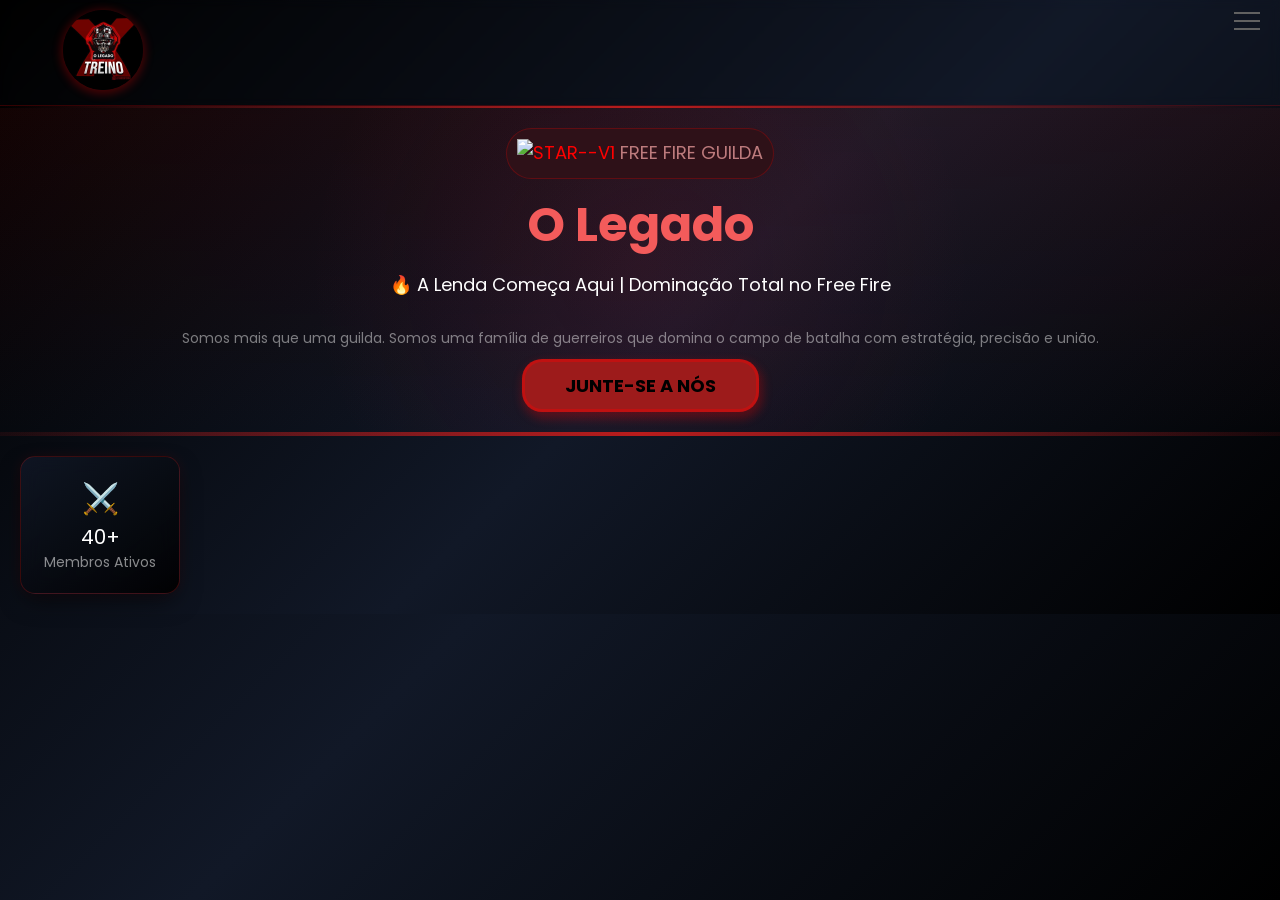
==== teste.html @ 393eb29b "ajuste" ====
<!DOCTYPE html>
<html lang="pt-br">
<head>
    <meta charset="UTF-8">
    <meta name="viewport" content="width=device-width, initial-scale=1.0">
    <title>O Legado</title>
    <link rel="stylesheet" href="assets/css/teste.scss">
    <link rel="stylesheet" href="assets/css/teste.css">

    <!--FONTE-->
    <link rel="preconnect" href="https://fonts.googleapis.com">
    <link rel="preconnect" href="https://fonts.gstatic.com" crossorigin>
    <link href="https://fonts.googleapis.com/css2?family=Poppins:wght@300;400;500;700&display=swap" rel="stylesheet">
    <!--FONTE-->
</head>
<body>
    <header class="header">
        <nav class="header_nav largura-definida">
            <div class="hamburger-menu">
                <input id="menu__toggle" type="checkbox" />
                <label class="menu__btn" for="menu__toggle">
                    <span></span>
                </label>
            
                <ul class="menu__box">
                    <li><a class="menu__item" href="#">Home</a></li>
                    <li><a class="menu__item" href="#">About</a></li>
                    <li><a class="menu__item" href="#">Team</a></li>
                    <li><a class="menu__item" href="#">Contact</a></li>
                    <li><a class="menu__item" href="#">Twitter</a></li>
                </ul>
            </div>
            <figure>
                <a href="teste.html"><img src="assets/img/Logo.jpg" alt="" class="img"></a>
            </figure>
        </nav>
    </header>

    <main>
        <section class="introdução">
            <div class="introdução_container">
                <p class="introdução_start"><img width="18" height="18" src="https://img.icons8.com/ios/50/ff0000/star--v1.png" alt="star--v1" /> Free Fire Guilda</p>
                <h1>O Legado</h1>
                <p>🔥 A Lenda Começa Aqui | Dominação Total no Free Fire</p>
                <p>Somos mais que uma guilda. Somos uma família de guerreiros que domina o campo de batalha com estratégia, precisão e
                união.</p>
                <div class="introdução_container_btns">
                    <a href="#">Junte-se a nós</a>

                </div>
            </div>
        </section>
        <section class="info">
            <div class="info_content">
                <p>⚔️</p>
                <p>40+</p>
                <p>Membros Ativos</p>
            </div>

        </section>

        <section>
            
        </section>
    </main>
   
</body>
</html>
---- assets/css/teste.css ----
@charset "UTF-8";
* {
  padding: 0;
  margin: 0;
  box-sizing: border-box;
}

html {
  font-size: 62.5%;
}

body {
  min-height: 100dvh;
  background: linear-gradient(135deg, #000000 0%, #111827 50%, #000000 100%);
  font-family: "Poppins", sans-serif;
}

.largura-definida {
  max-width: 120rem;
  margin: 0 auto;
}

.header {
  background: transparent;
  backdrop-filter: blur(0.5rem);
  border-bottom: 1px solid rgba(255, 0, 0, 0.205);
  position: sticky;
  top: 0;
}
.header .header_nav {
  display: flex;
  padding: 1rem;
}
.header .header_nav .hamburger-menu #menu__toggle {
  opacity: 0;
}
.header .header_nav .hamburger-menu #menu__toggle:checked + .menu__btn > span {
  transform: rotate(45deg);
}
.header .header_nav .hamburger-menu #menu__toggle:checked + .menu__btn > span::before {
  top: 0;
  transform: rotate(0deg);
}
.header .header_nav .hamburger-menu #menu__toggle:checked + .menu__btn > span::after {
  top: 0;
  transform: rotate(90deg);
}
.header .header_nav .hamburger-menu #menu__toggle:checked ~ .menu__box {
  right: 0 !important;
}
.header .header_nav .hamburger-menu .menu__btn {
  position: fixed;
  top: 2rem;
  right: 2rem;
  width: 2.6rem;
  height: 2.6rem;
  cursor: pointer;
  z-index: 1;
}
.header .header_nav .hamburger-menu .menu__btn > span,
.header .header_nav .hamburger-menu .menu__btn > span::before,
.header .header_nav .hamburger-menu .menu__btn > span::after {
  display: block;
  position: absolute;
  width: 100%;
  height: 2px;
  background-color: #616161;
  transition-duration: 0.25s;
}
.header .header_nav .hamburger-menu .menu__btn > span::before {
  content: "";
  top: -8px;
}
.header .header_nav .hamburger-menu .menu__btn > span::after {
  content: "";
  top: 8px;
}
.header .header_nav .hamburger-menu .menu__box {
  display: block;
  position: fixed;
  top: 0;
  right: -100%;
  width: 300px;
  height: 100%;
  margin: 0;
  padding: 80px 0;
  list-style: none;
  background-color: #ECEFF1;
  box-shadow: 2px 2px 6px rgba(0, 0, 0, 0.4);
  transition-duration: 0.25s;
}
.header .header_nav .hamburger-menu .menu__item {
  display: block;
  padding: 12px 24px;
  color: #333;
  font-family: "Roboto", sans-serif;
  font-size: 20px;
  font-weight: 600;
  text-decoration: none;
  transition-duration: 0.25s;
}
.header .header_nav .hamburger-menu .menu__item:hover {
  background-color: #CFD8DC;
}
.header .header_nav figure {
  width: 8rem;
}
.header .header_nav figure a {
  display: inline-block;
  width: 100%;
}
.header .header_nav figure .img {
  width: 100%;
  border-radius: 50%;
  box-shadow: 0px 2px 10px 2px rgba(255, 0, 0, 0.281);
}

main {
  /* Background Geral da página (conforme o min-h-screen do React) */
  background: linear-gradient(135deg, #000000 0%, #111827 50%, #000000 100%);
}
main .introdução {
  padding: 2rem;
  background: radial-gradient(circle at 50% 50%, rgba(220, 20, 60, 0.1) 0%, transparent 50%), linear-gradient(to bottom, rgba(185, 28, 28, 0.1) 0%, transparent 100%);
  border-top: 2px solid rgba(255, 0, 0, 0.411);
  border-bottom: 4px solid;
  -o-border-image: linear-gradient(to right, transparent, #b91c1c, transparent) 1;
     border-image: linear-gradient(to right, transparent, #b91c1c, transparent) 1;
}
main .introdução .introdução_container {
  display: flex;
  flex-direction: column;
  align-items: center;
}
main .introdução .introdução_start {
  display: flex;
  align-items: center;
  text-transform: uppercase;
  display: inline-block;
  color: #BD7B7D;
  background-color: #2E1118;
  padding: 1rem 1rem 1.2rem 1rem;
  border-radius: 3rem;
  border: 1px solid rgba(255, 0, 0, 0.2392156863);
  font-size: 1.8em;
}
main .introdução .introdução_start img {
  color: #ff0000;
}
main .introdução .introdução_container h1 {
  font-size: 4.8em;
  margin-top: 1rem;
  color: #F35B5B;
}
main .introdução .introdução_container p:nth-child(3) {
  font-size: 1.8em;
  color: white;
  text-align: center;
  margin-top: 1rem;
}
main .introdução .introdução_container p:nth-child(4) {
  font-size: 1.4em;
  color: rgba(255, 255, 255, 0.459);
  text-align: center;
  margin-top: 3rem;
}
main .introdução .introdução_container_btns a {
  font-size: 1.8em;
  background-color: #9D1B1B;
  display: inline-block;
  border: 3px solid rgba(255, 0, 0, 0.356);
  padding: 1rem 4rem;
  text-decoration: none;
  color: black;
  border-radius: 2rem;
  text-transform: uppercase;
  font-weight: bolder;
  margin-top: 1rem;
  box-shadow: 2px 5px 10px 2px rgba(255, 0, 0, 0.26);
  transition: all ease-in-out 0.3s;
}
main .introdução .introdução_container_btns a:hover {
  transform: scale(1.1);
}
main .info {
  padding: 2rem;
}
main .info .info_content {
  display: flex;
  flex-direction: column;
  align-items: center;
  width: 16rem;
  padding: 2rem 1.5rem;
  background: linear-gradient(145deg, rgba(17, 24, 39, 0.8) 0%, rgba(0, 0, 0, 0.9) 100%);
  border: 1px solid rgba(185, 28, 28, 0.3);
  border-radius: 1.5rem;
  backdrop-filter: blur(10px);
  box-shadow: 0 10px 25px -5px rgba(0, 0, 0, 0.6), 0 0 15px rgba(185, 28, 28, 0.1);
  transition: transform 0.3s ease, border-color 0.3s ease;
}
main .info .info_content:hover {
  transform: translateY(-5px);
  border-color: rgba(220, 38, 38, 0.6);
}
main .info .info_content p:nth-child(1) {
  font-size: 3em;
}
main .info .info_content p:nth-child(2) {
  font-size: 2em;
  color: white;
}
main .info .info_content p:nth-child(3) {
  font-size: 1.4em;
  color: rgba(255, 255, 255, 0.534);
}/*# sourceMappingURL=teste.css.map */
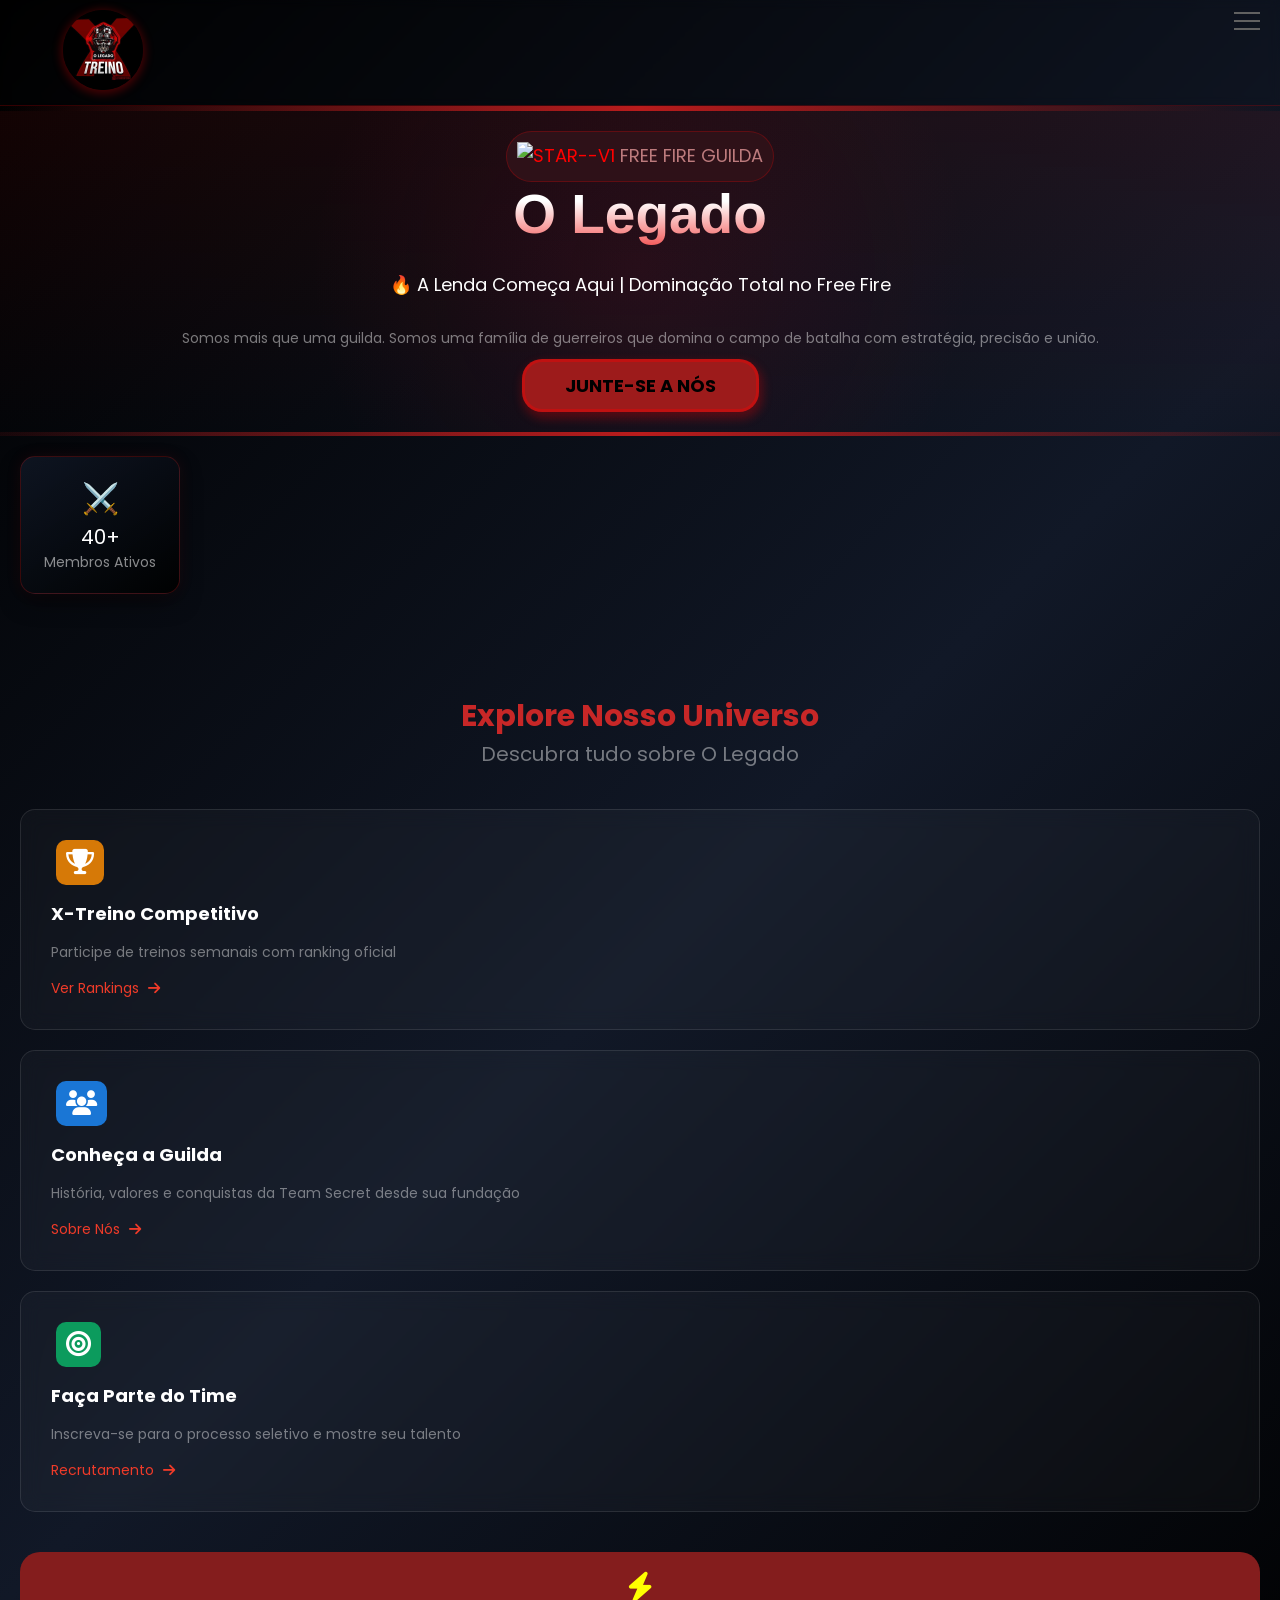
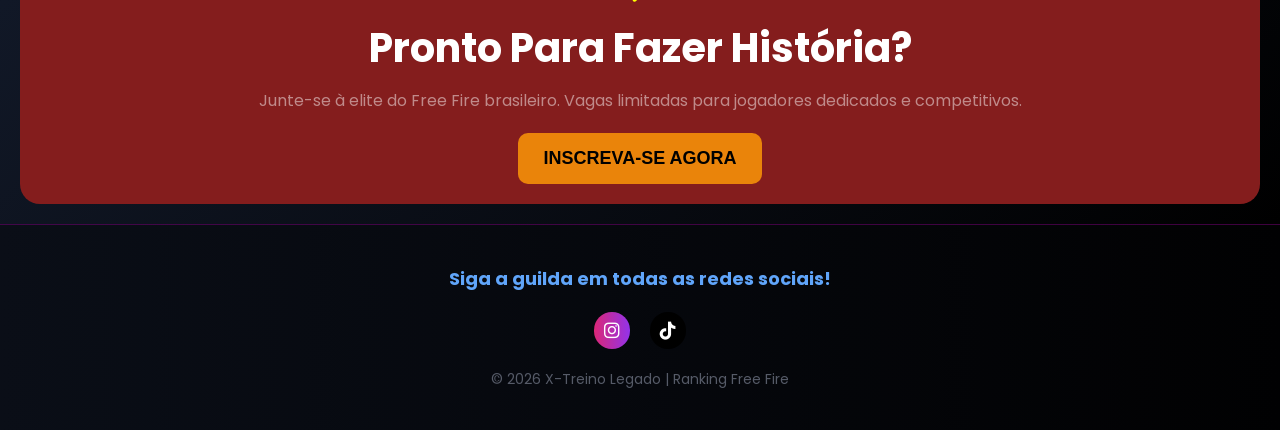
==== commit 44782da5: "construindo a home" ====
--- a/teste.html
+++ b/teste.html
@@ -12,6 +12,10 @@
     <link rel="preconnect" href="https://fonts.gstatic.com" crossorigin>
     <link href="https://fonts.googleapis.com/css2?family=Poppins:wght@300;400;500;700&display=swap" rel="stylesheet">
     <!--FONTE-->
+
+    <!--icon-->
+    <link rel="stylesheet" href="https://cdnjs.cloudflare.com/ajax/libs/font-awesome/6.5.1/css/all.min.css">
+    <!--icon-->
 </head>
 <body>
     <header class="header">
@@ -23,9 +27,9 @@
                 </label>
             
                 <ul class="menu__box">
-                    <li><a class="menu__item" href="#">Home</a></li>
-                    <li><a class="menu__item" href="#">About</a></li>
-                    <li><a class="menu__item" href="#">Team</a></li>
+                    <li><a class="menu__item" href="teste.html">Início</a></li>
+                    <li><a class="menu__item" href="#">Sobre Nós</a></li>
+                    <li><a class="menu__item" href="#">X-Treino</a></li>
                     <li><a class="menu__item" href="#">Contact</a></li>
                     <li><a class="menu__item" href="#">Twitter</a></li>
                 </ul>
@@ -59,10 +63,56 @@
 
         </section>
 
-        <section>
-            
+        <section class="historia">
+            <h1 class="title">Explore Nosso Universo</h1>
+            <p class="text">Descubra tudo sobre O Legado</p>
+
+            <div class="historia_container">
+                <div class="historia_container_content">
+                    <i class="fa-solid fa-trophy icon-trofeu"></i>
+                    <h2>X-Treino Competitivo</h2>
+                    <p>Participe de treinos semanais com ranking oficial</p>
+                    <a href="#">Ver Rankings <i class="fa-solid fa-arrow-right seta-link"></i></a>
+                </div>
+
+                <div class="historia_container_content">
+                    <i class="fa-solid fa-users icon-azul"></i>
+                    <h2>Conheça a Guilda</h2>
+                    <p>História, valores e conquistas da Team Secret desde sua fundação</p>
+                    <a href="#">Sobre Nós <i class="fa-solid fa-arrow-right seta-link"></i></a>
+                </div>
+
+                <div class="historia_container_content">
+                    <i class="fa-solid fa-bullseye icon-verde"></i>
+                    <h2>Faça Parte do Time</h2>
+                    <p>Inscreva-se para o processo seletivo e mostre seu talento</p>
+                    <a href="#">Recrutamento <i class="fa-solid fa-arrow-right seta-link"></i></a>
+                </div>
+            </div>
+        </section>
+
+        <section class="inscreva">
+            <div class="inscreva_container">
+                <i class="fa-solid fa-bolt icon-raio"></i>
+                <h1>Pronto Para Fazer História?</h1>
+                <p>Junte-se à elite do Free Fire brasileiro. Vagas limitadas para jogadores dedicados e competitivos.</p>
+                <button>Inscreva-se Agora</button>
+            </div>
         </section>
     </main>
+
+    <footer class="footer">
+        <p class="footer_siga">Siga a guilda em todas as redes sociais!</p>
+        <div class="links">
+    
+            <a href="https://www.instagram.com/lega_dooficial1?igsh=bmVueG4wdzU3eDM4" target="_blank"><i
+                    class="fa-brands fa-instagram"></i></a>
+            <a href="https://tiktok.com/@dieguinho916" target="_blank"><i class="fa-brands fa-tiktok"></i></a>
+            <!-- <a href=""><i class="fa-brands fa-whatsapp"></i></a> -->
+        </div>
+    
+        <p class="copyright">© 2026 X-Treino Legado | Ranking Free Fire</p>
+    </footer>
    
 </body>
 </html>
--- a/assets/css/teste.css
+++ b/assets/css/teste.css
@@ -26,6 +26,7 @@
   border-bottom: 1px solid rgba(255, 0, 0, 0.205);
   position: sticky;
   top: 0;
+  z-index: 99;
 }
 .header .header_nav {
   display: flex;
@@ -81,26 +82,26 @@
   top: 0;
   right: -100%;
   width: 300px;
-  height: 100%;
+  min-height: 100%;
   margin: 0;
   padding: 80px 0;
   list-style: none;
-  background-color: #ECEFF1;
-  box-shadow: 2px 2px 6px rgba(0, 0, 0, 0.4);
+  background-color: #111827;
+  box-shadow: -5px 0 15px rgba(0, 0, 0, 0.5);
   transition-duration: 0.25s;
 }
 .header .header_nav .hamburger-menu .menu__item {
   display: block;
   padding: 12px 24px;
-  color: #333;
+  color: white;
   font-family: "Roboto", sans-serif;
   font-size: 20px;
-  font-weight: 600;
+  font-weight: 700;
   text-decoration: none;
   transition-duration: 0.25s;
 }
 .header .header_nav .hamburger-menu .menu__item:hover {
-  background-color: #CFD8DC;
+  background-color: rgba(185, 28, 28, 0.2);
 }
 .header .header_nav figure {
   width: 8rem;
@@ -122,7 +123,7 @@
 main .introdução {
   padding: 2rem;
   background: radial-gradient(circle at 50% 50%, rgba(220, 20, 60, 0.1) 0%, transparent 50%), linear-gradient(to bottom, rgba(185, 28, 28, 0.1) 0%, transparent 100%);
-  border-top: 2px solid rgba(255, 0, 0, 0.411);
+  border-top: 5px solid rgba(255, 0, 0, 0.411);
   border-bottom: 4px solid;
   -o-border-image: linear-gradient(to right, transparent, #b91c1c, transparent) 1;
      border-image: linear-gradient(to right, transparent, #b91c1c, transparent) 1;
@@ -148,9 +149,12 @@
   color: #ff0000;
 }
 main .introdução .introdução_container h1 {
-  font-size: 4.8em;
-  margin-top: 1rem;
-  color: #F35B5B;
+  font-size: 5.5rem;
+  font-weight: 800;
+  background: linear-gradient(to bottom, #ffffff 30%, #f35b5b 100%);
+  -webkit-background-clip: text;
+  -webkit-text-fill-color: transparent;
+  margin-bottom: 1.5rem;
 }
 main .introdução .introdução_container p:nth-child(3) {
   font-size: 1.8em;
@@ -184,6 +188,7 @@
 }
 main .info {
   padding: 2rem;
+  margin-bottom: 6rem;
 }
 main .info .info_content {
   display: flex;
@@ -194,7 +199,6 @@
   background: linear-gradient(145deg, rgba(17, 24, 39, 0.8) 0%, rgba(0, 0, 0, 0.9) 100%);
   border: 1px solid rgba(185, 28, 28, 0.3);
   border-radius: 1.5rem;
-  backdrop-filter: blur(10px);
   box-shadow: 0 10px 25px -5px rgba(0, 0, 0, 0.6), 0 0 15px rgba(185, 28, 28, 0.1);
   transition: transform 0.3s ease, border-color 0.3s ease;
 }
@@ -212,4 +216,184 @@
 main .info .info_content p:nth-child(3) {
   font-size: 1.4em;
   color: rgba(255, 255, 255, 0.534);
+}
+main .historia {
+  padding: 2rem;
+}
+main .historia .title {
+  text-align: center;
+  color: #C72727;
+  font-size: 3em;
+}
+main .historia .text {
+  text-align: center;
+  font-size: 2em;
+  color: rgba(255, 255, 255, 0.432);
+}
+main .historia .historia_container {
+  margin-top: 4rem;
+  display: flex;
+  flex-direction: column;
+  gap: 2rem;
+}
+main .historia .historia_container .historia_container_content {
+  background: rgba(255, 255, 255, 0.03) !important;
+  border: 1px solid rgba(255, 255, 255, 0.1) !important;
+  backdrop-filter: blur(10px);
+  border-radius: 1.5rem;
+  padding: 3rem !important;
+  transition: 0.4s all ease;
+}
+main .historia .historia_container .historia_container_content:hover {
+  border-color: #b91c1c !important;
+  background: rgba(185, 28, 28, 0.05) !important;
+  transform: scale(1.02);
+}
+main .historia .historia_container .icon-trofeu {
+  background-color: #D67907;
+  padding: 1rem;
+  color: white;
+  font-size: 2.5em;
+  border-radius: 1rem;
+}
+main .historia .historia_container .icon-azul {
+  background-color: #1A76D5;
+  padding: 1rem;
+  color: white;
+  font-size: 2.5em;
+  border-radius: 1rem;
+}
+main .historia .historia_container .icon-verde {
+  background-color: #0C9B5D;
+  padding: 1rem;
+  color: white;
+  font-size: 2.5em;
+  border-radius: 1rem;
+}
+main .historia .historia_container .historia_container_content h2 {
+  font-size: 1.8em;
+  color: white;
+  margin: 1.5rem 0;
+}
+main .historia .historia_container .historia_container_content > p {
+  font-size: 1.4em;
+  color: rgba(255, 255, 255, 0.432);
+  margin-bottom: 1.5rem;
+}
+main .historia .historia_container .historia_container_content a {
+  color: #EF3B29;
+  font-size: 1.4em;
+  text-decoration: none;
+}
+main .historia .historia_container .historia_container_content i {
+  margin-left: 0.5rem;
+  transition: all ease-in-out 0.3s;
+}
+main .historia .historia_container .historia_container_content a:hover i {
+  margin-left: 1rem;
+}
+main .inscreva {
+  padding: 2rem;
+}
+main .inscreva .inscreva_container {
+  padding: 2rem;
+  background-color: #841D1D;
+  text-align: center;
+  border-radius: 2rem;
+}
+main .inscreva .inscreva_container i {
+  color: yellow;
+  font-size: 3em;
+}
+main .inscreva .inscreva_container h1 {
+  margin-top: 1.5rem;
+  font-size: 4em;
+  color: white;
+  font-weight: bolder;
+}
+main .inscreva .inscreva_container p {
+  font-size: 1.6em;
+  margin-top: 1rem;
+  color: rgba(255, 255, 255, 0.486);
+  margin-bottom: 2rem;
+}
+main .inscreva .inscreva_container button {
+  background-color: #EA840A;
+  color: black;
+  border: none;
+  padding: 1.5rem 2.5rem;
+  border-radius: 1rem;
+  font-size: 1.8rem;
+  font-weight: bolder;
+  text-transform: uppercase;
+  transition: all ease-in 0.3s;
+}
+main .inscreva .inscreva_container button:hover {
+  transform: scale(1.1);
+  cursor: pointer;
+  background-color: orange;
+}
+
+.footer {
+  background-color: #050505;
+  background: linear-gradient(to right, #0A0E17, #010102);
+  padding: 4rem 2rem;
+  border-top: 1px solid rgba(128, 0, 128, 0.479);
+  text-align: center;
+}
+.footer .footer_siga {
+  color: #60A5FA;
+  text-align: center;
+  font-size: 1.8em;
+  font-weight: bold;
+}
+.footer .links a:nth-child(1) {
+  color: white;
+  text-align: center;
+  font-size: 1.8em;
+  background: linear-gradient(to right, #db2777, #9333ea);
+  padding: 0.5rem 1rem;
+  border-radius: 2rem;
+  display: inline-block;
+}
+.footer .links a:nth-child(1) {
+  color: white;
+  font-size: 1.8em;
+  background: linear-gradient(to right, #db2777, #9333ea);
+  padding: 0.5rem 1rem;
+  border-radius: 2rem;
+  display: inline-block;
+  transition: all 0.2s ease-in-out;
+}
+.footer .links a:nth-child(2) {
+  color: white;
+  font-size: 1.8em;
+  background-color: black;
+  padding: 0.5rem 1rem;
+  border-radius: 2rem;
+  display: inline-block;
+  transition: all 0.2s ease-in-out;
+}
+.footer .links a:nth-child(3) {
+  color: white;
+  font-size: 1.8em;
+  background-color: #2BD46A;
+  padding: 0.5rem 1rem;
+  border-radius: 2rem;
+  display: inline-block;
+  transition: all 0.2s ease-in-out;
+}
+.footer .links a:hover {
+  transform: scale(1.1);
+}
+.footer .links {
+  margin-top: 2rem;
+  display: flex;
+  justify-content: center;
+  gap: 2rem;
+}
+.footer .copyright {
+  font-size: 1.4em;
+  color: #565B68;
+  margin-top: 2rem;
 }/*# sourceMappingURL=teste.css.map */
